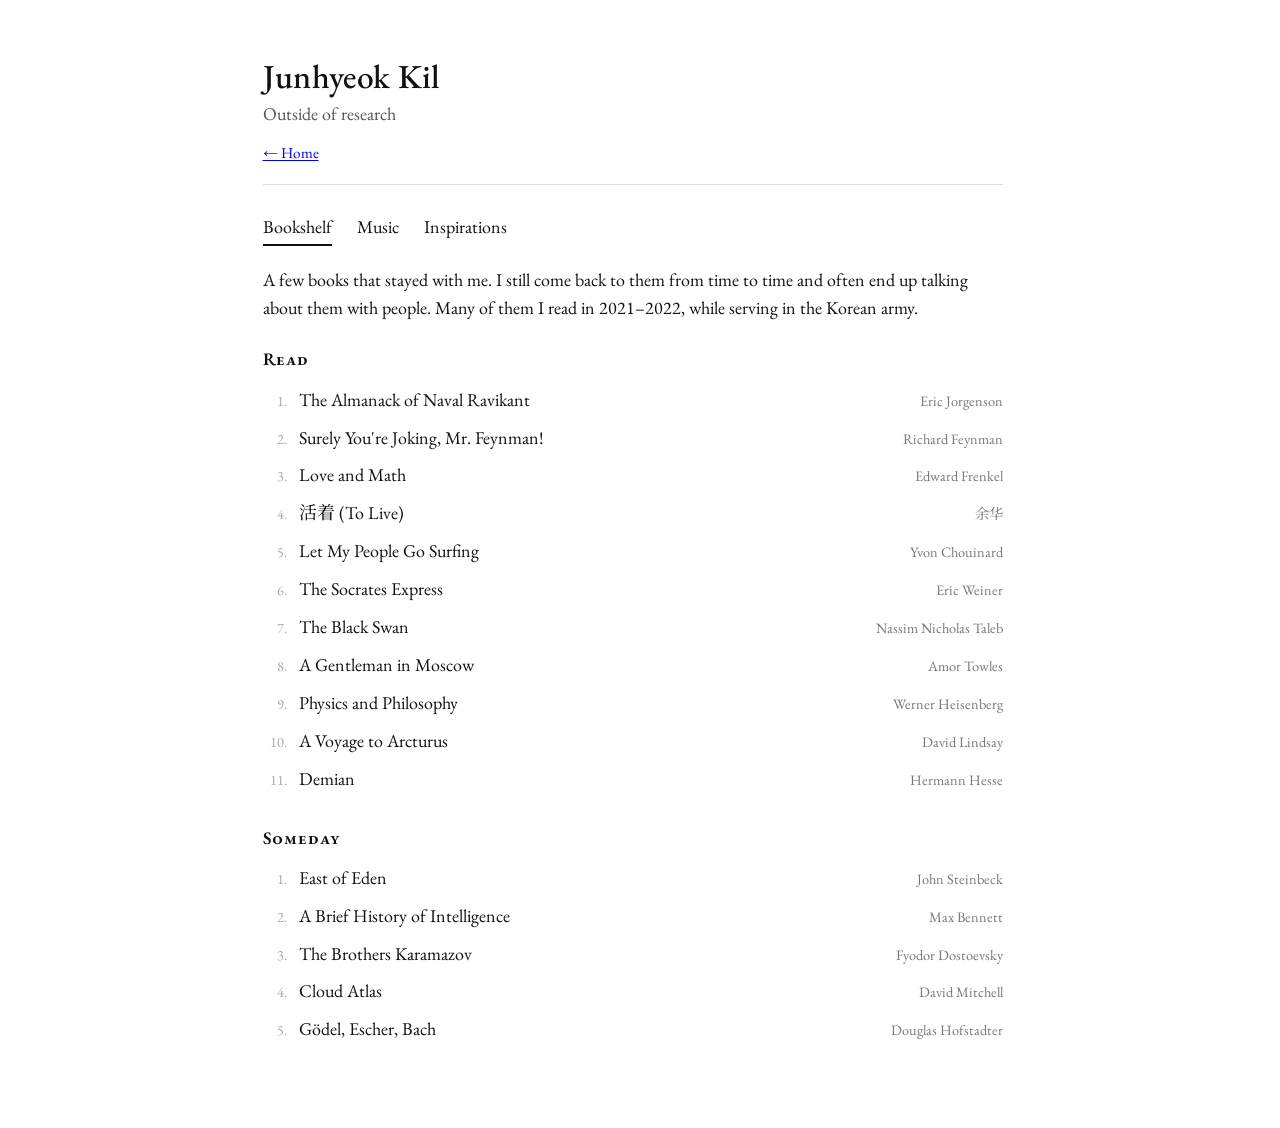
==== personal.html @ 37cda7c3 "Personal homepage Co-Authored-By: Claude Opus 5.5 <noreply@anthropic.com>" ====
<!DOCTYPE html>
<html lang="en">
<head>
  <meta charset="UTF-8">
  <meta name="viewport" content="width=device-width, initial-scale=1.0">
  <link rel="preconnect" href="https://fonts.googleapis.com">
  <link rel="preconnect" href="https://fonts.gstatic.com" crossorigin>
  <link href="https://fonts.googleapis.com/css2?family=EB+Garamond:ital,wght@0,400;0,500;0,600;1,400&family=Noto+Serif+SC:wght@400&family=Noto+Serif+KR:wght@400&display=swap" rel="stylesheet">
  <title>Personal &middot; Junhyeok Kil</title>
  <style>
    * { box-sizing: border-box; }

    html { scrollbar-gutter: stable; }

    body {
      font-family: "EB Garamond", "Noto Serif SC", "Noto Serif KR", Georgia, serif;
      width: 90%;
      max-width: 740px;
      margin: 56px auto 80px;
      font-size: 18px;
      line-height: 1.55;
      color: #111;
      background: #fff;
    }

    a {
      color: #0000ee;
      text-decoration: underline;
      text-decoration-thickness: 1px;
      text-underline-offset: 2px;
    }
    a:hover { text-decoration-thickness: 2px; }

    /* header */
    #header {
      border-bottom: 1px solid #ddd;
      padding-bottom: 18px;
      margin-bottom: 28px;
    }

    #header h1 {
      font-size: 2.1rem;
      font-weight: 500;
      letter-spacing: 0.01em;
      margin: 0;
      line-height: 1.2;
    }

    #header h1 a { color: inherit; text-decoration: none; }

    #header .role {
      color: #555;
      margin: 4px 0 14px;
    }

    #nav-links { font-size: 0.95rem; }

    /* tabs */
    #nav {
      display: flex;
      flex-wrap: wrap;
      gap: 10px 25px;
      margin-bottom: 20px;
    }

    #nav button {
      font: inherit;
      color: #111;
      background: none;
      border: none;
      border-bottom: 2px solid transparent;
      padding: 0 0 3px;
      cursor: pointer;
    }

    #nav button.active {
      border-bottom: 2px solid #111;
    }

    /* sections */
    section { margin-bottom: 30px; }

    section[hidden] { display: none; }

    section h3 {
      font-size: 1.1rem;
      font-weight: 600;
      font-variant: small-caps;
      letter-spacing: 0.05em;
      color: #111;
      margin: 0 0 8px;
    }

    section p {
      margin: 0 0 14px;
    }

    section p + h3 {
      margin-top: 24px;
    }

    .link-list {
      list-style: none;
      padding: 0;
      margin: 0;
      counter-reset: item;
    }

    .link-list li {
      display: flex;
      align-items: baseline;
      gap: 12px;
      padding: 5px 0;
      counter-increment: item;
    }

    /* numbers right-align on the period so the titles line up */
    .link-list li::before {
      content: counter(item) ".";
      flex: 0 0 1.7em;
      text-align: right;
      color: #aaa;
      font-size: 0.9rem;
    }

    .link-list .meta {
      white-space: nowrap;
      color: #777;
      font-size: 0.9rem;
      flex-shrink: 0;
      margin-left: auto;
      padding-left: 20px;
    }

    /* a second link on the same row, quieter than the title */
    .link-list .alt-lang {
      font-size: 0.8rem;
      color: #888;
      text-decoration-thickness: 1px;
    }

    .link-list + h3 { margin-top: 26px; }
    .link-list + p { margin-top: 22px; }

    /* bookshelf: authors sit where the other lists put their meta */
    #bookshelf .meta { white-space: normal; text-align: right; }

    @media (max-width: 480px) {
      body { margin: 28px auto 56px; }
      #header h1 { font-size: 1.75rem; }
    }
  </style>
</head>
<body>

<!-- header -->
<div id="header">
  <h1><a href="index.html">Junhyeok Kil</a></h1>
  <p class="role">Outside of research</p>
  <div id="nav-links">
    <a href="index.html">&larr; Home</a>
  </div>
</div>

<!-- tabs -->
<div id="nav">
  <button type="button" data-tab="bookshelf" class="active">Bookshelf</button>
  <button type="button" data-tab="music">Music</button>
  <button type="button" data-tab="quotes">Inspirations</button>
</div>

<section id="writings" hidden>
  <ul class="link-list">
    <li>
      <a href="writings/faith.html">보편적 신앙 (A Universal Faith)</a>
      <a class="alt-lang" href="writings/faith-zh.html">中文 (AI translation)</a>
      <span class="meta">20 min read</span>
    </li>
  </ul>
</section>

<section id="bookshelf">
  <!-- To add a book: copy a list item, then swap the title and author. -->
  <p>A few books that stayed with me. I still come back to them from time to time and often end up talking about them with people. Many of them I read in 2021&ndash;2022, while serving in the Korean army.</p>

  <h3>Read</h3>
  <ul class="link-list">
    <li>
      <span>The Almanack of Naval Ravikant</span>
      <span class="meta">Eric Jorgenson</span>
    </li>
    <li>
      <span>Surely You're Joking, Mr. Feynman!</span>
      <span class="meta">Richard Feynman</span>
    </li>
    <li>
      <span>Love and Math</span>
      <span class="meta">Edward Frenkel</span>
    </li>
    <li>
      <span>活着 (To Live)</span>
      <span class="meta">余华</span>
    </li>
    <li>
      <span>Let My People Go Surfing</span>
      <span class="meta">Yvon Chouinard</span>
    </li>
    <li>
      <span>The Socrates Express</span>
      <span class="meta">Eric Weiner</span>
    </li>
    <li>
      <span>The Black Swan</span>
      <span class="meta">Nassim Nicholas Taleb</span>
    </li>
    <li>
      <span>A Gentleman in Moscow</span>
      <span class="meta">Amor Towles</span>
    </li>
    <li>
      <span>Physics and Philosophy</span>
      <span class="meta">Werner Heisenberg</span>
    </li>
    <li>
      <span>A Voyage to Arcturus</span>
      <span class="meta">David Lindsay</span>
    </li>
    <li>
      <span>Demian</span>
      <span class="meta">Hermann Hesse</span>
    </li>
  </ul>

  <h3>Someday</h3>
  <ul class="link-list">
    <li>
      <span>East of Eden</span>
      <span class="meta">John Steinbeck</span>
    </li>
    <li>
      <span>A Brief History of Intelligence</span>
      <span class="meta">Max Bennett</span>
    </li>
    <li>
      <span>The Brothers Karamazov</span>
      <span class="meta">Fyodor Dostoevsky</span>
    </li>
    <li>
      <span>Cloud Atlas</span>
      <span class="meta">David Mitchell</span>
    </li>
    <li>
      <span>Gödel, Escher, Bach</span>
      <span class="meta">Douglas Hofstadter</span>
    </li>
  </ul>
</section>

<section id="music" hidden>
  <p>I spend most of my listening time on classical, like Elgar's cello concerto, Saint-Saëns, and Chopin's études. I liked rock more in middle and high school, when I would try to play songs like Bon Jovi, Coldplay and Radiohead. These days I am increasingly listening to and discovering instrumentals and soundtracks.</p>
  <p>Across genres, I keep being drawn to something unhurried, usually with a piano at its centre, that opens with grandness and builds until it feels much larger than where it began.</p>
  <h3>All-time favourites</h3>
  <ul class="link-list">
    <li>
      <a href="https://www.youtube.com/watch?v=C2U-lL_qdTI" target="_blank" rel="noopener">The Cloud Atlas Sextet</a>
      <span class="meta">Tykwer, Klimek &amp; Heil</span>
    </li>
    <li>
      <a href="https://www.youtube.com/watch?v=btqHrVYO3KI" target="_blank" rel="noopener">New Birth (胎動)</a>
      <span class="meta">Hayato Sumino</span>
    </li>
  </ul>

  <p>I used to make some myself when I was more passionate. A few tracks are still on <a href="https://soundcloud.com/kilyjun" target="_blank" rel="noopener">SoundCloud</a>.</p>
</section>

<section id="quotes" hidden>
  <p>This is a collection of pieces that I love, that I share with people around me, and that shaped me.</p>
  <ul class="link-list">
    <li>
      <a href="quotes/jack-london-credo.html">Jack London's Credo</a>
      <span class="meta">1 min read</span>
    </li>
    <li>
      <a href="quotes/bertrand-russell-art-of-living.html">Bertrand Russell on What Makes a Happy Life</a>
      <span class="meta">1 min read</span>
    </li>
    <li>
      <a href="quotes/the-pilgrims.html">The Golden Road to Samarkand</a>
      <span class="meta">1 min read</span>
    </li>
    <li>
      <a href="quotes/a-prayer.html">The Daily Prayer</a>
      <span class="meta">1 min read</span>
    </li>
    <li>
      <a href="quotes/shakespeare-sonnet-29.html">Shakespeare's Sonnet 29</a>
      <span class="meta">1 min read</span>
    </li>
    <li>
      <a href="https://slimemoldtimemold.com/2022/02/10/the-scientific-virtues/" target="_blank" rel="noopener">The Scientific Virtues</a>
      <span class="meta">60 min read</span>
    </li>
  </ul>
</section>

<script>
  const tabs = document.querySelectorAll("#nav button");

  function showTab(name) {
    tabs.forEach(t => {
      const on = t.dataset.tab === name;
      t.classList.toggle("active", on);
      document.getElementById(t.dataset.tab).hidden = !on;
    });
  }

  tabs.forEach(tab => {
    tab.addEventListener("click", () => {
      showTab(tab.dataset.tab);
      // keep the open tab in the URL so returning here restores it
      history.replaceState(null, "", "#" + tab.dataset.tab);
    });
  });

  // open the tab named in the hash (e.g. index.html#quotes)
  function openTabFromHash() {
    const fromHash = location.hash.slice(1);
    if (fromHash && document.querySelector('#nav button[data-tab="' + fromHash + '"]')) {
      showTab(fromHash);
    }
  }
  openTabFromHash();
  // in-page links like <a href="#bookshelf"> should also switch tabs
  window.addEventListener("hashchange", openTabFromHash);


</script>

</body>
</html>
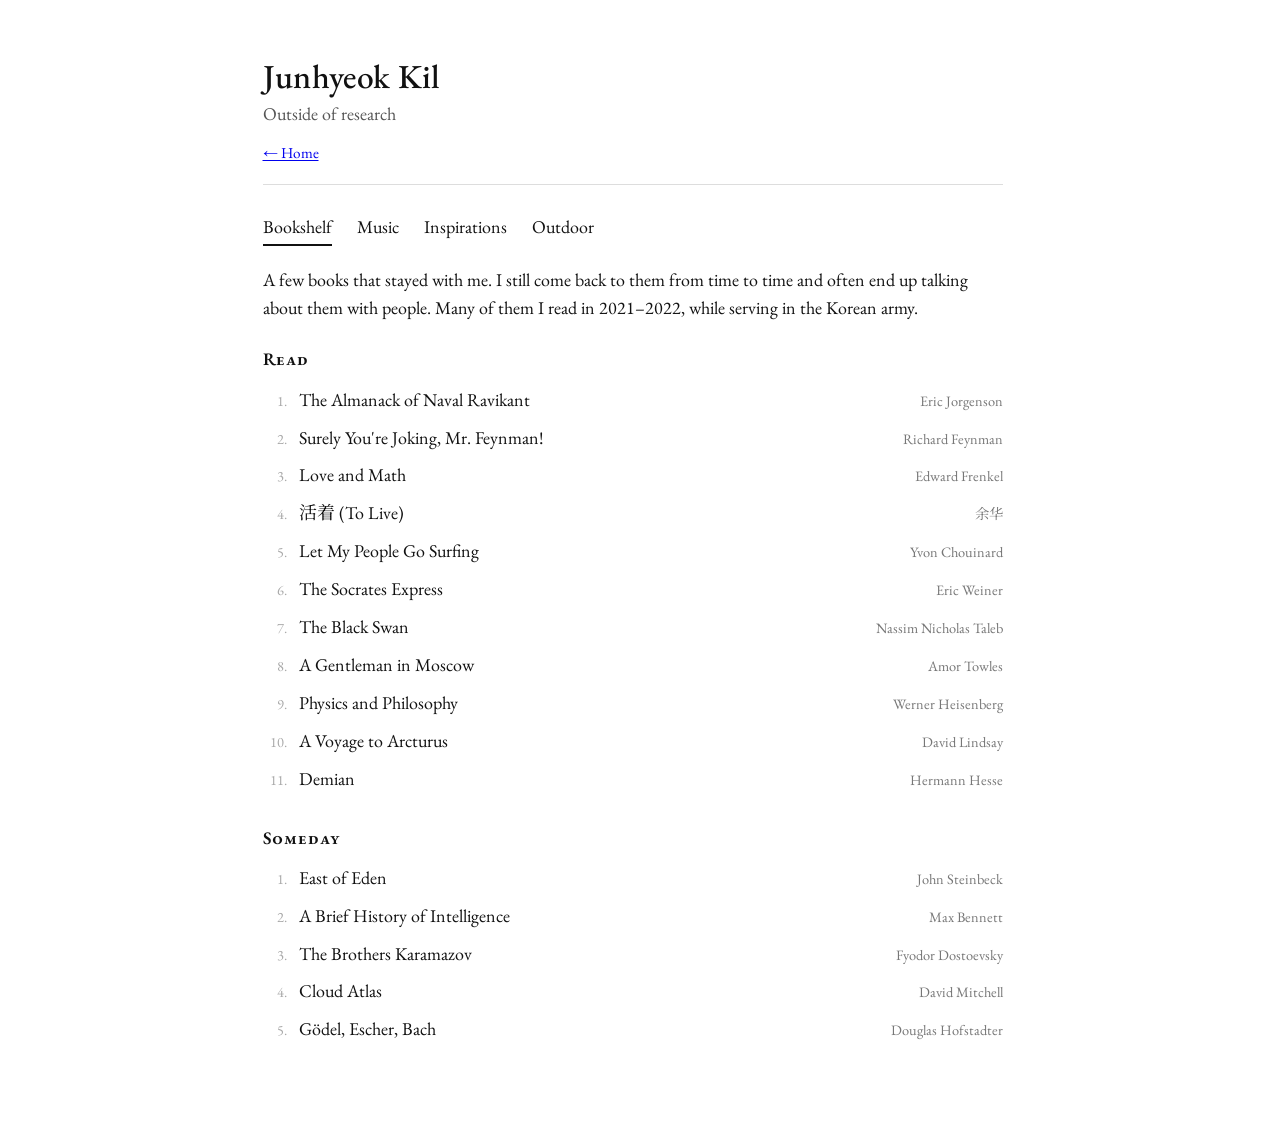
==== commit f1d8eeaf: "Personal homepage Co-Authored-By: Claude Opus 5.5 <noreply@anthropic.com>" ====
--- a/personal.html
+++ b/personal.html
@@ -5,7 +5,7 @@
   <meta name="viewport" content="width=device-width, initial-scale=1.0">
   <link rel="preconnect" href="https://fonts.googleapis.com">
   <link rel="preconnect" href="https://fonts.gstatic.com" crossorigin>
-  <link href="https://fonts.googleapis.com/css2?family=EB+Garamond:ital,wght@0,400;0,500;0,600;1,400&family=Noto+Serif+SC:wght@400&family=Noto+Serif+KR:wght@400&display=swap" rel="stylesheet">
+  <link href="https://fonts.googleapis.com/css2?family=EB+Garamond:ital,wght@0,400;0,500;0,600;1,400&family=Noto+Serif+SC:wght@400&display=swap" rel="stylesheet">
   <title>Personal &middot; Junhyeok Kil</title>
   <style>
     * { box-sizing: border-box; }
@@ -13,7 +13,7 @@
     html { scrollbar-gutter: stable; }
 
     body {
-      font-family: "EB Garamond", "Noto Serif SC", "Noto Serif KR", Georgia, serif;
+      font-family: "EB Garamond", "Noto Serif SC", Georgia, serif;
       width: 90%;
       max-width: 740px;
       margin: 56px auto 80px;
@@ -132,13 +132,6 @@
       padding-left: 20px;
     }
 
-    /* a second link on the same row, quieter than the title */
-    .link-list .alt-lang {
-      font-size: 0.8rem;
-      color: #888;
-      text-decoration-thickness: 1px;
-    }
-
     .link-list + h3 { margin-top: 26px; }
     .link-list + p { margin-top: 22px; }
 
@@ -167,17 +160,8 @@
   <button type="button" data-tab="bookshelf" class="active">Bookshelf</button>
   <button type="button" data-tab="music">Music</button>
   <button type="button" data-tab="quotes">Inspirations</button>
+  <button type="button" data-tab="outdoor">Outdoor</button>
 </div>
-
-<section id="writings" hidden>
-  <ul class="link-list">
-    <li>
-      <a href="writings/faith.html">보편적 신앙 (A Universal Faith)</a>
-      <a class="alt-lang" href="writings/faith-zh.html">中文 (AI translation)</a>
-      <span class="meta">20 min read</span>
-    </li>
-  </ul>
-</section>
 
 <section id="bookshelf">
   <!-- To add a book: copy a list item, then swap the title and author. -->
@@ -300,6 +284,48 @@
     <li>
       <a href="https://slimemoldtimemold.com/2022/02/10/the-scientific-virtues/" target="_blank" rel="noopener">The Scientific Virtues</a>
       <span class="meta">60 min read</span>
+    </li>
+  </ul>
+</section>
+
+<section id="outdoor" hidden>
+  <h3>Half marathons</h3>
+  <ul class="link-list">
+    <li>
+      <span><a href="https://my.raceresult.com/426848/details?pid=2328" target="_blank" rel="noopener">Purdue Boilermaker Half Marathon</a> &middot; 1:53:43</span>
+      <span class="meta">Oct 2026</span>
+    </li>
+    <li>
+      <span><a href="https://my.raceresult.com/364892/details?pid=291" target="_blank" rel="noopener">Purdue Boilermaker Half Marathon</a> &middot; 1:55:51</span>
+      <span class="meta">Oct 2025</span>
+    </li>
+  </ul>
+
+  <h3>5K</h3>
+  <ul class="link-list">
+    <li>
+      <span><a href="https://my.raceresult.com/390614/details0?pid=1357" target="_blank" rel="noopener">The Challenge 5K</a> &middot; 24:58</span>
+      <span class="meta">Apr 2026</span>
+    </li>
+  </ul>
+
+  <h3>Sprints</h3>
+  <ul class="link-list">
+    <li>
+      <span><a href="https://www.123finish.com/ath/ath.php?athid=22951&amp;ath=Kil" target="_blank" rel="noopener">100m, National Schools A Division</a> &middot; 12.36</span>
+      <span class="meta">Mar 2019</span>
+    </li>
+    <li>
+      <span><a href="https://www.123finish.com/ath/ath.php?athid=22951&amp;ath=Kil" target="_blank" rel="noopener">200m, National Schools A Division</a> &middot; 25.78</span>
+      <span class="meta">Mar 2019</span>
+    </li>
+  </ul>
+
+  <h3>Summits</h3>
+  <ul class="link-list">
+    <li>
+      <span><a href="outdoor/kilimanjaro-uhuru-peak.jpg" target="_blank" rel="noopener">Kilimanjaro (Uhuru Peak)</a> &middot; 5,895 m &middot; age 24</span>
+      <span class="meta">Jun 2024</span>
     </li>
   </ul>
 </section>
